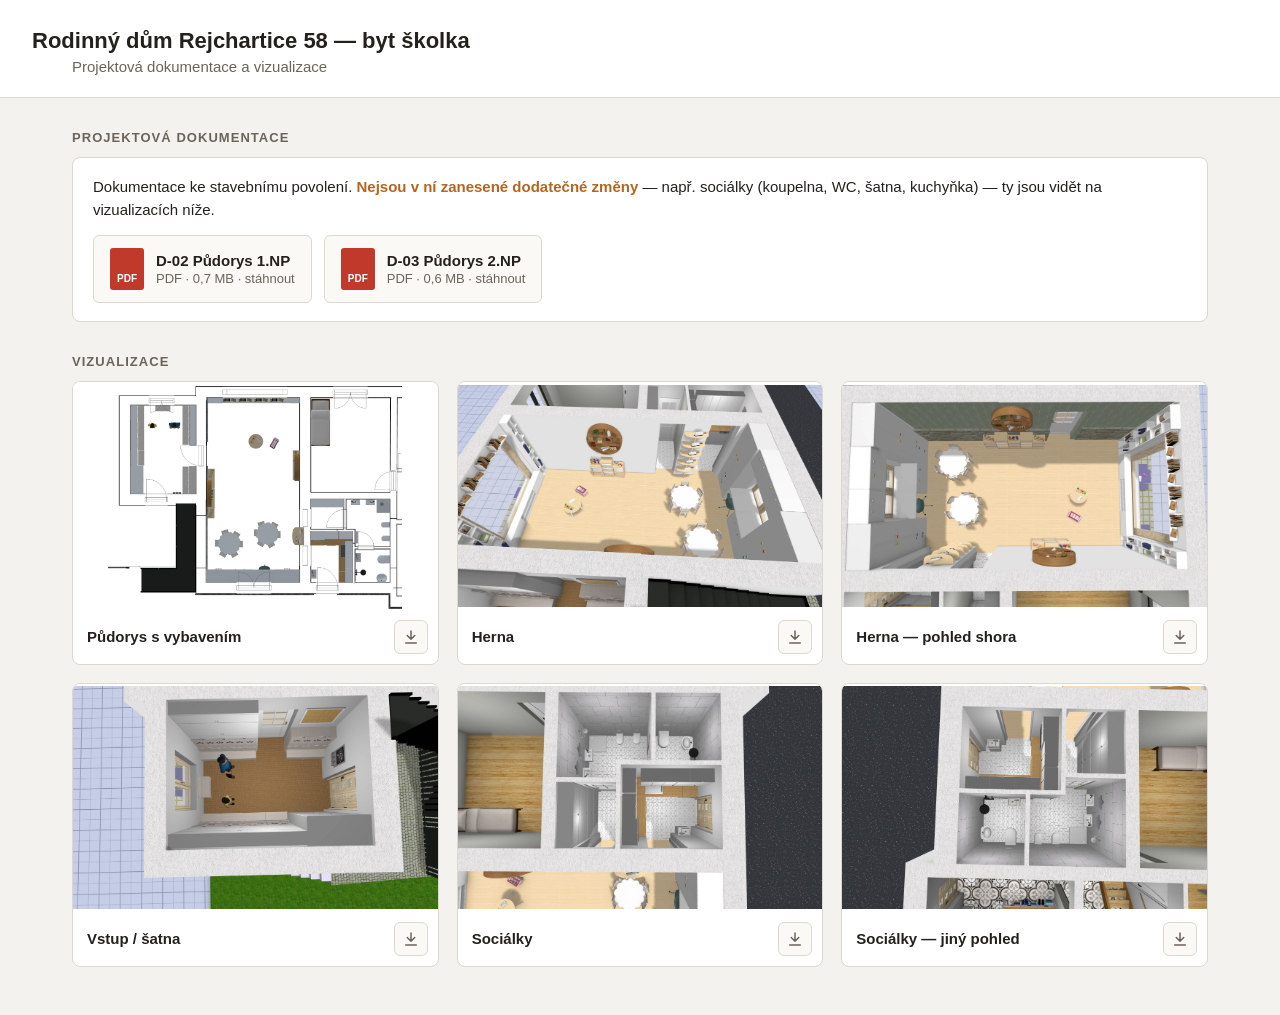
==== byt-skolka/index.html @ 2655cd72 "Nová stránka Byt školka: PDF dokumentace a vizualizace Co-Authored-By: Claude Opus 5.5 <noreply@anth" ====
<!DOCTYPE html>
<html lang="cs">
<head>
<meta charset="UTF-8" />
<meta name="robots" content="noindex, nofollow" />
<meta name="viewport" content="width=device-width, initial-scale=1.0" />
<title>Byt školka — Rejchartice 58</title>
<style>
  :root {
    --bg: #f4f2ee;
    --panel: #ffffff;
    --ink: #24211d;
    --muted: #6b6459;
    --line: #ddd8cf;
    --accent: #b5651d;
  }
  * { box-sizing: border-box; }
  body {
    margin: 0;
    font-family: -apple-system, "Segoe UI", Roboto, Helvetica, Arial, sans-serif;
    background: var(--bg);
    color: var(--ink);
  }
  header.page-head {
    padding: 28px 32px 22px;
    border-bottom: 1px solid var(--line);
    background: var(--panel);
  }
  header.page-head > *, main { max-width: 1136px; margin-left: auto; margin-right: auto; }
  header.page-head h1 { margin: 0 0 4px; font-size: 22px; }
  header.page-head .sub { color: var(--muted); font-size: 15px; }
  main { padding: 0 32px 48px; max-width: 1200px; }
  h2 {
    font-size: 13px; letter-spacing: 0.08em; text-transform: uppercase;
    color: var(--muted); margin: 32px 0 12px;
  }
  .card {
    background: var(--panel);
    border: 1px solid var(--line);
    border-radius: 8px;
    padding: 18px 20px;
  }
  .docs-note { margin: 0 0 14px; font-size: 15px; line-height: 1.5; }
  .docs-note b { color: var(--accent); }
  .docs { display: flex; flex-wrap: wrap; gap: 12px; }
  .doc {
    display: inline-flex; align-items: center; gap: 12px;
    padding: 12px 16px;
    border: 1px solid var(--line); border-radius: 6px;
    color: var(--ink); text-decoration: none; background: #faf9f6;
  }
  .doc:hover { border-color: var(--accent); }
  .doc-icon {
    flex: none; width: 34px; height: 42px; border-radius: 3px;
    background: #c0392b; color: #fff; font-size: 10px; font-weight: 700;
    display: flex; align-items: flex-end; justify-content: center; padding-bottom: 6px;
  }
  .doc-name { font-weight: 700; font-size: 15px; }
  .doc-meta { color: var(--muted); font-size: 13px; margin-top: 2px; }
  .gallery {
    display: grid;
    grid-template-columns: repeat(auto-fill, minmax(320px, 1fr));
    gap: 18px;
  }
  .gallery figure {
    margin: 0; background: var(--panel);
    border: 1px solid var(--line); border-radius: 8px; overflow: hidden;
  }
  .gallery img {
    display: block; width: 100%; aspect-ratio: 16 / 10; object-fit: contain;
    cursor: zoom-in; background: #fff;
  }
  .gallery figcaption {
    padding: 10px 10px 10px 14px; font-size: 15px; font-weight: 700;
    display: flex; align-items: center; justify-content: space-between; gap: 10px;
  }
  .dl {
    flex: none; display: inline-flex; align-items: center; justify-content: center;
    width: 34px; height: 34px; border-radius: 6px;
    color: var(--muted); border: 1px solid var(--line); background: #faf9f6;
  }
  .dl:hover { color: var(--accent); border-color: var(--accent); }
  .dl svg { width: 18px; height: 18px; }
  .lightbox {
    position: fixed; inset: 0; z-index: 1000;
    background: rgba(15, 14, 12, 0.92);
    display: flex; flex-direction: column; align-items: center; justify-content: center;
    padding: 48px 16px 24px;
  }
  .lightbox img { max-width: 100%; max-height: calc(100vh - 110px); object-fit: contain; border-radius: 4px; }
  .lightbox-caption { margin-top: 12px; color: #f3efe8; font-size: 15px; font-weight: 600; }
  .lightbox-close {
    position: absolute; top: 10px; right: 14px; width: 44px; height: 44px;
    border: none; border-radius: 50%; background: rgba(255, 255, 255, 0.14);
    color: #fff; font-size: 30px; line-height: 1; cursor: pointer;
  }
  .lightbox-close:hover { background: rgba(255, 255, 255, 0.28); }
  @media (max-width: 600px) {
    header.page-head { padding: 20px 16px 16px; }
    main { padding: 0 16px 32px; }
    .gallery { grid-template-columns: 1fr; }
  }
</style>
</head>
<body>

<header class="page-head">
  <h1>Rodinný dům Rejchartice 58 — byt školka</h1>
  <div class="sub">Projektová dokumentace a vizualizace</div>
</header>

<main>
  <h2>Projektová dokumentace</h2>
  <div class="card">
    <p class="docs-note">
      Dokumentace ke stavebnímu povolení. <b>Nejsou v ní zanesené dodatečné změny</b> —
      např. sociálky (koupelna, WC, šatna, kuchyňka) — ty jsou vidět na vizualizacích níže.
    </p>
    <div class="docs">
      <a class="doc" href="pdf/D-02-1NP.pdf" download>
        <span class="doc-icon">PDF</span>
        <span><div class="doc-name">D-02 Půdorys 1.NP</div><div class="doc-meta">PDF · 0,7 MB · stáhnout</div></span>
      </a>
      <a class="doc" href="pdf/D-03-2NP.pdf" download>
        <span class="doc-icon">PDF</span>
        <span><div class="doc-name">D-03 Půdorys 2.NP</div><div class="doc-meta">PDF · 0,6 MB · stáhnout</div></span>
      </a>
    </div>
  </div>

  <h2>Vizualizace</h2>
  <div class="gallery" id="gallery">
    <figure><img src="img/pudorys.jpg" alt="Půdorys s vybavením"><figcaption><span>Půdorys s vybavením</span><a class="dl" href="img/pudorys.jpg" download title="Stáhnout fotku" aria-label="Stáhnout fotku Půdorys s vybavením"><svg viewBox="0 0 24 24" fill="none" stroke="currentColor" stroke-width="2" stroke-linecap="round" stroke-linejoin="round" aria-hidden="true"><path d="M12 4v11M7 10l5 5 5-5M5 20h14"/></svg></a></figcaption></figure>
    <figure><img src="img/herna.jpg" alt="Herna"><figcaption><span>Herna</span><a class="dl" href="img/herna.jpg" download title="Stáhnout fotku" aria-label="Stáhnout fotku Herna"><svg viewBox="0 0 24 24" fill="none" stroke="currentColor" stroke-width="2" stroke-linecap="round" stroke-linejoin="round" aria-hidden="true"><path d="M12 4v11M7 10l5 5 5-5M5 20h14"/></svg></a></figcaption></figure>
    <figure><img src="img/herna-shora.jpg" alt="Herna — pohled shora"><figcaption><span>Herna — pohled shora</span><a class="dl" href="img/herna-shora.jpg" download title="Stáhnout fotku" aria-label="Stáhnout fotku Herna — pohled shora"><svg viewBox="0 0 24 24" fill="none" stroke="currentColor" stroke-width="2" stroke-linecap="round" stroke-linejoin="round" aria-hidden="true"><path d="M12 4v11M7 10l5 5 5-5M5 20h14"/></svg></a></figcaption></figure>
    <figure><img src="img/satna-vstup.jpg" alt="Vstup / šatna"><figcaption><span>Vstup / šatna</span><a class="dl" href="img/satna-vstup.jpg" download title="Stáhnout fotku" aria-label="Stáhnout fotku Vstup / šatna"><svg viewBox="0 0 24 24" fill="none" stroke="currentColor" stroke-width="2" stroke-linecap="round" stroke-linejoin="round" aria-hidden="true"><path d="M12 4v11M7 10l5 5 5-5M5 20h14"/></svg></a></figcaption></figure>
    <figure><img src="img/socialky.jpg" alt="Sociálky"><figcaption><span>Sociálky</span><a class="dl" href="img/socialky.jpg" download title="Stáhnout fotku" aria-label="Stáhnout fotku Sociálky"><svg viewBox="0 0 24 24" fill="none" stroke="currentColor" stroke-width="2" stroke-linecap="round" stroke-linejoin="round" aria-hidden="true"><path d="M12 4v11M7 10l5 5 5-5M5 20h14"/></svg></a></figcaption></figure>
    <figure><img src="img/socialky-2.jpg" alt="Sociálky — jiný pohled"><figcaption><span>Sociálky — jiný pohled</span><a class="dl" href="img/socialky-2.jpg" download title="Stáhnout fotku" aria-label="Stáhnout fotku Sociálky — jiný pohled"><svg viewBox="0 0 24 24" fill="none" stroke="currentColor" stroke-width="2" stroke-linecap="round" stroke-linejoin="round" aria-hidden="true"><path d="M12 4v11M7 10l5 5 5-5M5 20h14"/></svg></a></figcaption></figure>
  </div>
</main>

<script>
  function openLightbox(src, caption) {
    const box = document.createElement("div");
    box.className = "lightbox";
    const img = document.createElement("img");
    img.src = src;
    img.alt = caption || "";
    const close = document.createElement("button");
    close.className = "lightbox-close";
    close.type = "button";
    close.setAttribute("aria-label", "Zavřít");
    close.textContent = "×";
    box.append(img, close);
    if (caption) {
      const cap = document.createElement("div");
      cap.className = "lightbox-caption";
      cap.textContent = caption;
      box.appendChild(cap);
    }
    const onKey = (e) => { if (e.key === "Escape") hide(); };
    function hide() { box.remove(); document.removeEventListener("keydown", onKey); }
    box.addEventListener("click", (e) => { if (e.target !== img) hide(); });
    document.addEventListener("keydown", onKey);
    document.body.appendChild(box);
  }
  document.querySelectorAll("#gallery figure").forEach((fig) => {
    const img = fig.querySelector("img");
    img.addEventListener("click", () => openLightbox(img.src, fig.querySelector("figcaption span").textContent));
  });
</script>
</body>
</html>
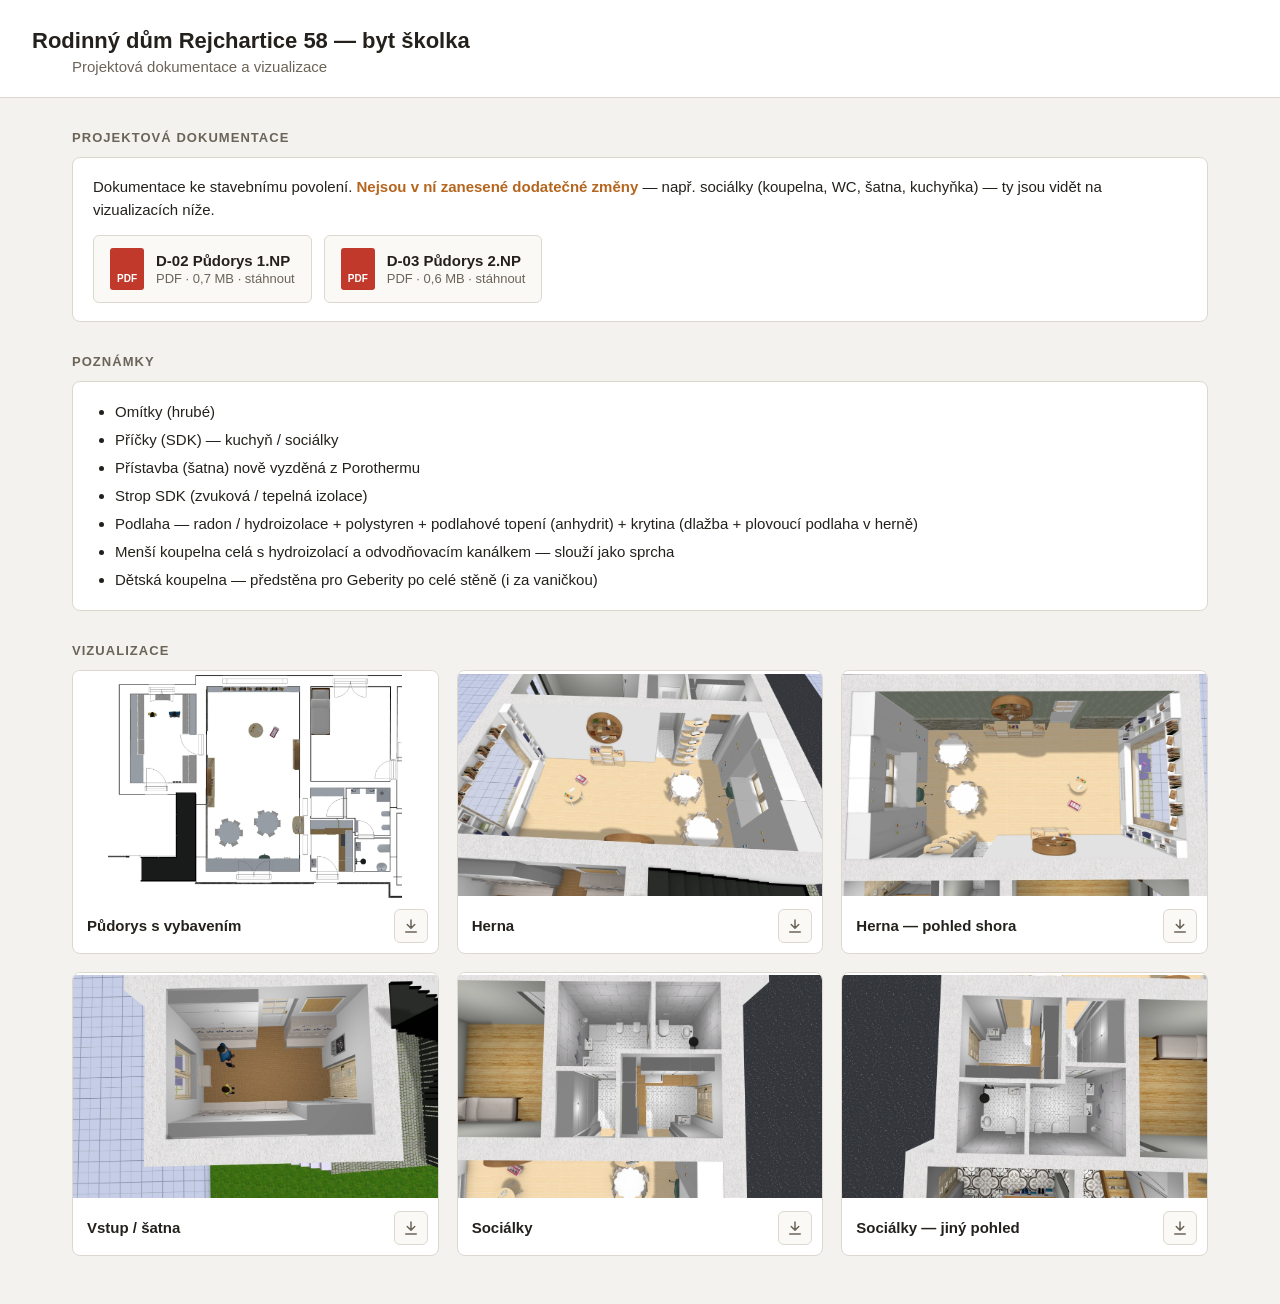
==== commit 1be6955c: "Byt školka: blok Poznámky Co-Authored-By: Claude Opus 5.5 <noreply@anthropic.com>" ====
--- a/byt-skolka/index.html
+++ b/byt-skolka/index.html
@@ -57,6 +57,8 @@
   }
   .doc-name { font-weight: 700; font-size: 15px; }
   .doc-meta { color: var(--muted); font-size: 13px; margin-top: 2px; }
+  .notes { margin: 0; padding-left: 22px; font-size: 15px; line-height: 1.6; }
+  .notes li + li { margin-top: 4px; }
   .gallery {
     display: grid;
     grid-template-columns: repeat(auto-fill, minmax(320px, 1fr));
@@ -128,6 +130,20 @@
     </div>
   </div>
 
+  <h2>Poznámky</h2>
+  <div class="card">
+    <!-- Poznámky: každá odrážka = jeden <li> -->
+    <ul class="notes">
+      <li>Omítky (hrubé)</li>
+      <li>Příčky (SDK) — kuchyň / sociálky</li>
+      <li>Přístavba (šatna) nově vyzděná z Porothermu</li>
+      <li>Strop SDK (zvuková / tepelná izolace)</li>
+      <li>Podlaha — radon / hydroizolace + polystyren + podlahové topení (anhydrit) + krytina (dlažba + plovoucí podlaha v herně)</li>
+      <li>Menší koupelna celá s hydroizolací a odvodňovacím kanálkem — slouží jako sprcha</li>
+      <li>Dětská koupelna — předstěna pro Geberity po celé stěně (i za vaničkou)</li>
+    </ul>
+  </div>
+
   <h2>Vizualizace</h2>
   <div class="gallery" id="gallery">
     <figure><img src="img/pudorys.jpg" alt="Půdorys s vybavením"><figcaption><span>Půdorys s vybavením</span><a class="dl" href="img/pudorys.jpg" download title="Stáhnout fotku" aria-label="Stáhnout fotku Půdorys s vybavením"><svg viewBox="0 0 24 24" fill="none" stroke="currentColor" stroke-width="2" stroke-linecap="round" stroke-linejoin="round" aria-hidden="true"><path d="M12 4v11M7 10l5 5 5-5M5 20h14"/></svg></a></figcaption></figure>
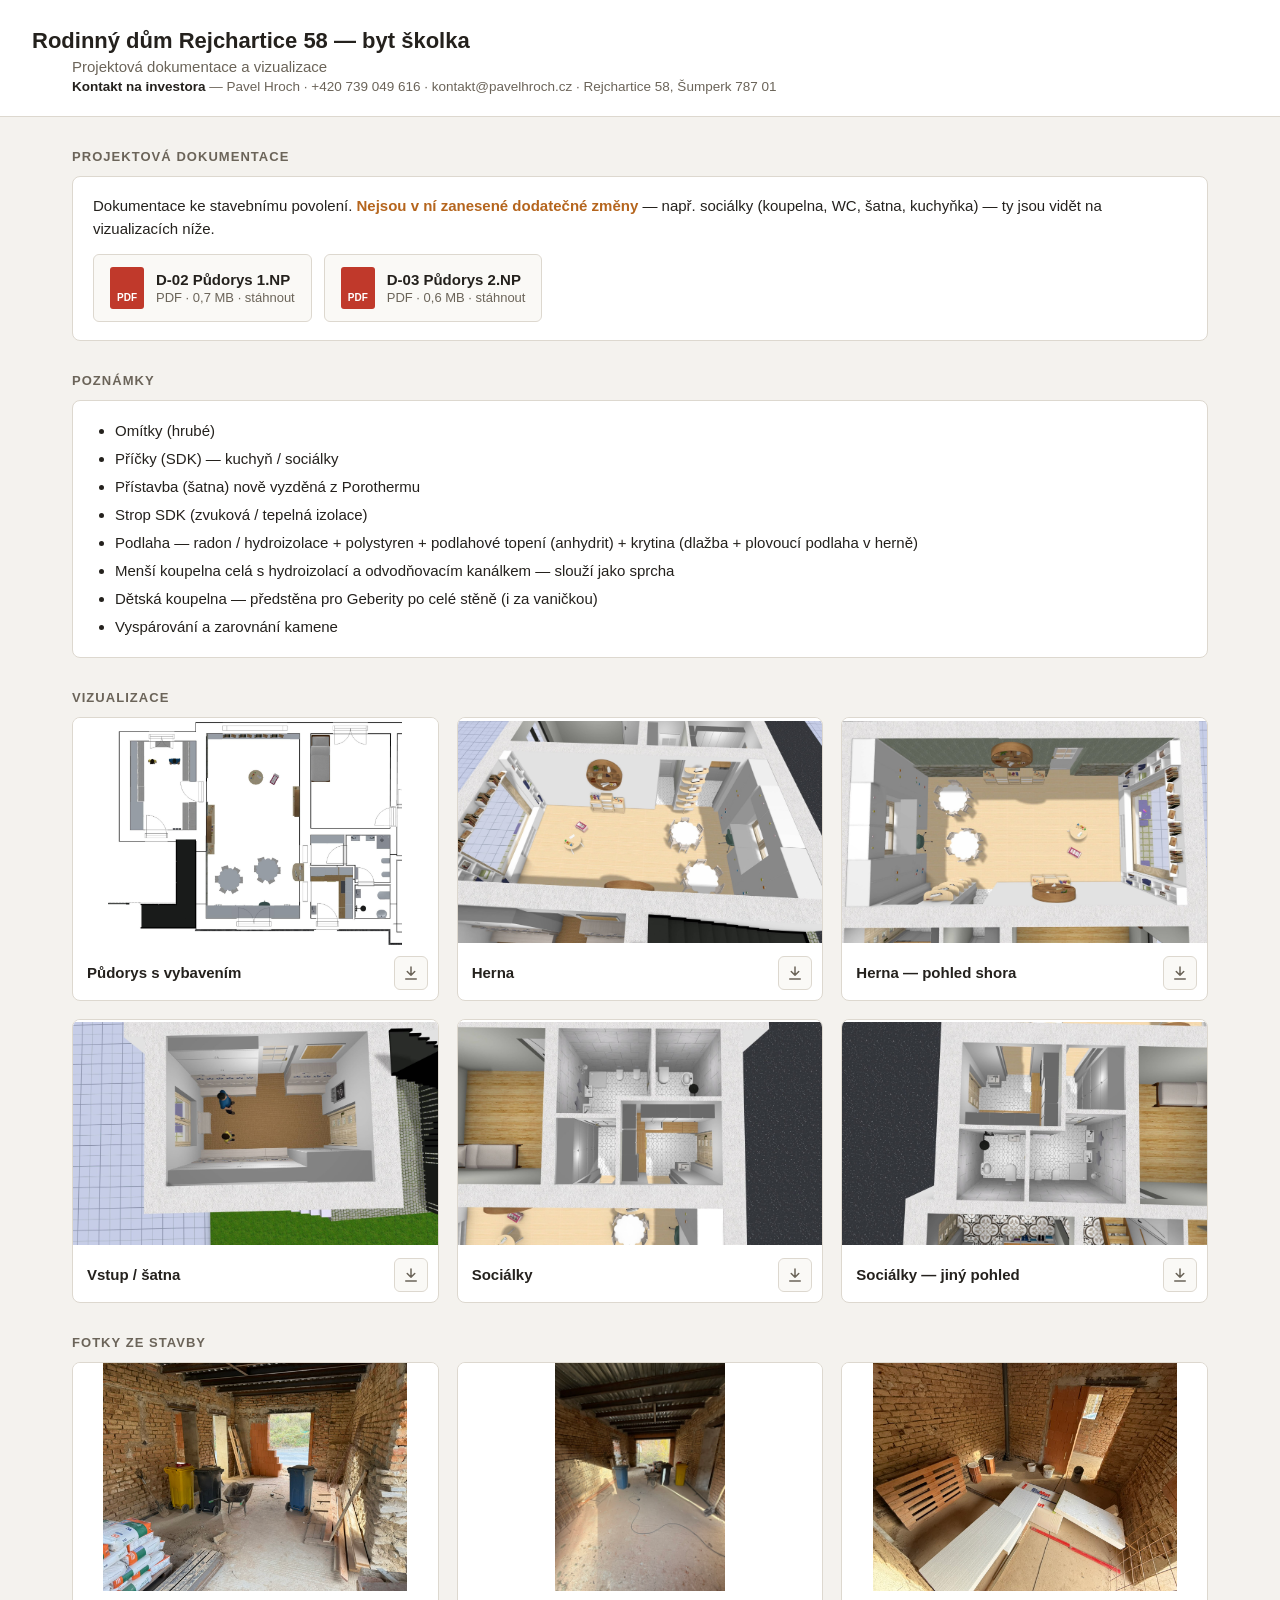
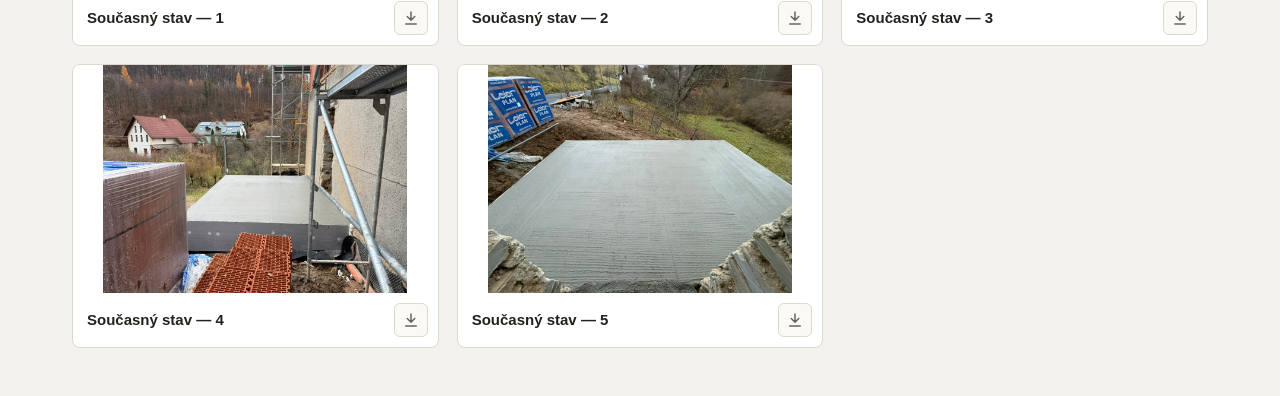
==== commit b5dfcbeb: "Byt školka: fotky ze stavby, listování v lightboxu, kontakt, poznámka o kameni Co-Authored-By: Claud" ====
--- a/byt-skolka/index.html
+++ b/byt-skolka/index.html
@@ -29,6 +29,8 @@
   header.page-head > *, main { max-width: 1136px; margin-left: auto; margin-right: auto; }
   header.page-head h1 { margin: 0 0 4px; font-size: 22px; }
   header.page-head .sub { color: var(--muted); font-size: 15px; }
+  header.page-head .contact { color: var(--muted); font-size: 13.5px; margin-top: 4px; }
+  header.page-head .contact b { color: var(--ink); }
   main { padding: 0 32px 48px; max-width: 1200px; }
   h2 {
     font-size: 13px; letter-spacing: 0.08em; text-transform: uppercase;
@@ -96,7 +98,17 @@
     border: none; border-radius: 50%; background: rgba(255, 255, 255, 0.14);
     color: #fff; font-size: 30px; line-height: 1; cursor: pointer;
   }
-  .lightbox-close:hover { background: rgba(255, 255, 255, 0.28); }
+  .lightbox-close:hover, .lightbox-nav:hover { background: rgba(255, 255, 255, 0.28); }
+  .lightbox-nav {
+    position: absolute; top: 50%; transform: translateY(-50%);
+    width: 52px; height: 52px; border: none; border-radius: 50%;
+    background: rgba(255, 255, 255, 0.14); color: #fff;
+    font-size: 38px; line-height: 1; padding-bottom: 4px; cursor: pointer;
+  }
+  .lightbox-nav.prev { left: 14px; }
+  .lightbox-nav.next { right: 14px; }
+  .lightbox { user-select: none; }
+  @media (max-width: 600px) { .lightbox-nav { width: 42px; height: 42px; font-size: 30px; } }
   @media (max-width: 600px) {
     header.page-head { padding: 20px 16px 16px; }
     main { padding: 0 16px 32px; }
@@ -109,6 +121,7 @@
 <header class="page-head">
   <h1>Rodinný dům Rejchartice 58 — byt školka</h1>
   <div class="sub">Projektová dokumentace a vizualizace</div>
+  <div class="contact"><b>Kontakt na investora</b> — Pavel Hroch · +420 739 049 616 · kontakt@pavelhroch.cz · Rejchartice 58, Šumperk 787 01</div>
 </header>
 
 <main>
@@ -141,6 +154,7 @@
       <li>Podlaha — radon / hydroizolace + polystyren + podlahové topení (anhydrit) + krytina (dlažba + plovoucí podlaha v herně)</li>
       <li>Menší koupelna celá s hydroizolací a odvodňovacím kanálkem — slouží jako sprcha</li>
       <li>Dětská koupelna — předstěna pro Geberity po celé stěně (i za vaničkou)</li>
+      <li>Vyspárování a zarovnání kamene</li>
     </ul>
   </div>
 
@@ -153,36 +167,76 @@
     <figure><img src="img/socialky.jpg" alt="Sociálky"><figcaption><span>Sociálky</span><a class="dl" href="img/socialky.jpg" download title="Stáhnout fotku" aria-label="Stáhnout fotku Sociálky"><svg viewBox="0 0 24 24" fill="none" stroke="currentColor" stroke-width="2" stroke-linecap="round" stroke-linejoin="round" aria-hidden="true"><path d="M12 4v11M7 10l5 5 5-5M5 20h14"/></svg></a></figcaption></figure>
     <figure><img src="img/socialky-2.jpg" alt="Sociálky — jiný pohled"><figcaption><span>Sociálky — jiný pohled</span><a class="dl" href="img/socialky-2.jpg" download title="Stáhnout fotku" aria-label="Stáhnout fotku Sociálky — jiný pohled"><svg viewBox="0 0 24 24" fill="none" stroke="currentColor" stroke-width="2" stroke-linecap="round" stroke-linejoin="round" aria-hidden="true"><path d="M12 4v11M7 10l5 5 5-5M5 20h14"/></svg></a></figcaption></figure>
   </div>
+  <h2>Fotky ze stavby</h2>
+  <div class="gallery">
+    <figure><img src="img/stav-1.jpg" alt="Současný stav — 1"><figcaption><span>Současný stav — 1</span><a class="dl" href="img/stav-1.jpg" download title="Stáhnout fotku" aria-label="Stáhnout fotku Současný stav — 1"><svg viewBox="0 0 24 24" fill="none" stroke="currentColor" stroke-width="2" stroke-linecap="round" stroke-linejoin="round" aria-hidden="true"><path d="M12 4v11M7 10l5 5 5-5M5 20h14"/></svg></a></figcaption></figure>
+    <figure><img src="img/stav-2.jpg" alt="Současný stav — 2"><figcaption><span>Současný stav — 2</span><a class="dl" href="img/stav-2.jpg" download title="Stáhnout fotku" aria-label="Stáhnout fotku Současný stav — 2"><svg viewBox="0 0 24 24" fill="none" stroke="currentColor" stroke-width="2" stroke-linecap="round" stroke-linejoin="round" aria-hidden="true"><path d="M12 4v11M7 10l5 5 5-5M5 20h14"/></svg></a></figcaption></figure>
+    <figure><img src="img/stav-3.jpg" alt="Současný stav — 3"><figcaption><span>Současný stav — 3</span><a class="dl" href="img/stav-3.jpg" download title="Stáhnout fotku" aria-label="Stáhnout fotku Současný stav — 3"><svg viewBox="0 0 24 24" fill="none" stroke="currentColor" stroke-width="2" stroke-linecap="round" stroke-linejoin="round" aria-hidden="true"><path d="M12 4v11M7 10l5 5 5-5M5 20h14"/></svg></a></figcaption></figure>
+    <figure><img src="img/stav-4.jpg" alt="Současný stav — 4"><figcaption><span>Současný stav — 4</span><a class="dl" href="img/stav-4.jpg" download title="Stáhnout fotku" aria-label="Stáhnout fotku Současný stav — 4"><svg viewBox="0 0 24 24" fill="none" stroke="currentColor" stroke-width="2" stroke-linecap="round" stroke-linejoin="round" aria-hidden="true"><path d="M12 4v11M7 10l5 5 5-5M5 20h14"/></svg></a></figcaption></figure>
+    <figure><img src="img/stav-5.jpg" alt="Současný stav — 5"><figcaption><span>Současný stav — 5</span><a class="dl" href="img/stav-5.jpg" download title="Stáhnout fotku" aria-label="Stáhnout fotku Současný stav — 5"><svg viewBox="0 0 24 24" fill="none" stroke="currentColor" stroke-width="2" stroke-linecap="round" stroke-linejoin="round" aria-hidden="true"><path d="M12 4v11M7 10l5 5 5-5M5 20h14"/></svg></a></figcaption></figure>
+  </div>
 </main>
 
 <script>
-  function openLightbox(src, caption) {
+  // Lightbox: šipky ←/→ (tlačítka, klávesy i swipe) listují fotkami v rámci stejné galerie.
+  function openLightbox(items, index) {
     const box = document.createElement("div");
     box.className = "lightbox";
     const img = document.createElement("img");
-    img.src = src;
-    img.alt = caption || "";
+    const cap = document.createElement("div");
+    cap.className = "lightbox-caption";
     const close = document.createElement("button");
     close.className = "lightbox-close";
     close.type = "button";
     close.setAttribute("aria-label", "Zavřít");
     close.textContent = "×";
-    box.append(img, close);
-    if (caption) {
-      const cap = document.createElement("div");
-      cap.className = "lightbox-caption";
-      cap.textContent = caption;
-      box.appendChild(cap);
+    const mkNav = (cls, label, txt) => {
+      const b = document.createElement("button");
+      b.className = "lightbox-nav " + cls;
+      b.type = "button";
+      b.setAttribute("aria-label", label);
+      b.textContent = txt;
+      return b;
+    };
+    const prev = mkNav("prev", "Předchozí fotka", "‹");
+    const next = mkNav("next", "Další fotka", "›");
+    box.append(img, cap, close);
+    if (items.length > 1) box.append(prev, next);
+
+    function show(i) {
+      index = (i + items.length) % items.length;
+      img.src = items[index].src;
+      img.alt = items[index].caption;
+      cap.textContent = items[index].caption + (items.length > 1 ? `  (${index + 1} / ${items.length})` : "");
     }
-    const onKey = (e) => { if (e.key === "Escape") hide(); };
     function hide() { box.remove(); document.removeEventListener("keydown", onKey); }
-    box.addEventListener("click", (e) => { if (e.target !== img) hide(); });
+    function onKey(e) {
+      if (e.key === "Escape") hide();
+      else if (e.key === "ArrowLeft") show(index - 1);
+      else if (e.key === "ArrowRight") show(index + 1);
+    }
+    prev.addEventListener("click", () => show(index - 1));
+    next.addEventListener("click", () => show(index + 1));
+    box.addEventListener("click", (e) => { if (e.target === box || e.target === close) hide(); });
+    let touchX = null;
+    box.addEventListener("touchstart", (e) => { touchX = e.touches[0].clientX; }, { passive: true });
+    box.addEventListener("touchend", (e) => {
+      if (touchX === null) return;
+      const dx = e.changedTouches[0].clientX - touchX;
+      if (Math.abs(dx) > 40) show(index + (dx < 0 ? 1 : -1));
+      touchX = null;
+    });
     document.addEventListener("keydown", onKey);
+    show(index);
     document.body.appendChild(box);
   }
-  document.querySelectorAll("#gallery figure").forEach((fig) => {
-    const img = fig.querySelector("img");
-    img.addEventListener("click", () => openLightbox(img.src, fig.querySelector("figcaption span").textContent));
+  document.querySelectorAll(".gallery").forEach((gallery) => {
+    const figs = [...gallery.querySelectorAll("figure")];
+    const items = figs.map((fig) => ({
+      src: fig.querySelector("img").src,
+      caption: fig.querySelector("figcaption span").textContent,
+    }));
+    figs.forEach((fig, i) => fig.querySelector("img").addEventListener("click", () => openLightbox(items, i)));
   });
 </script>
 </body>
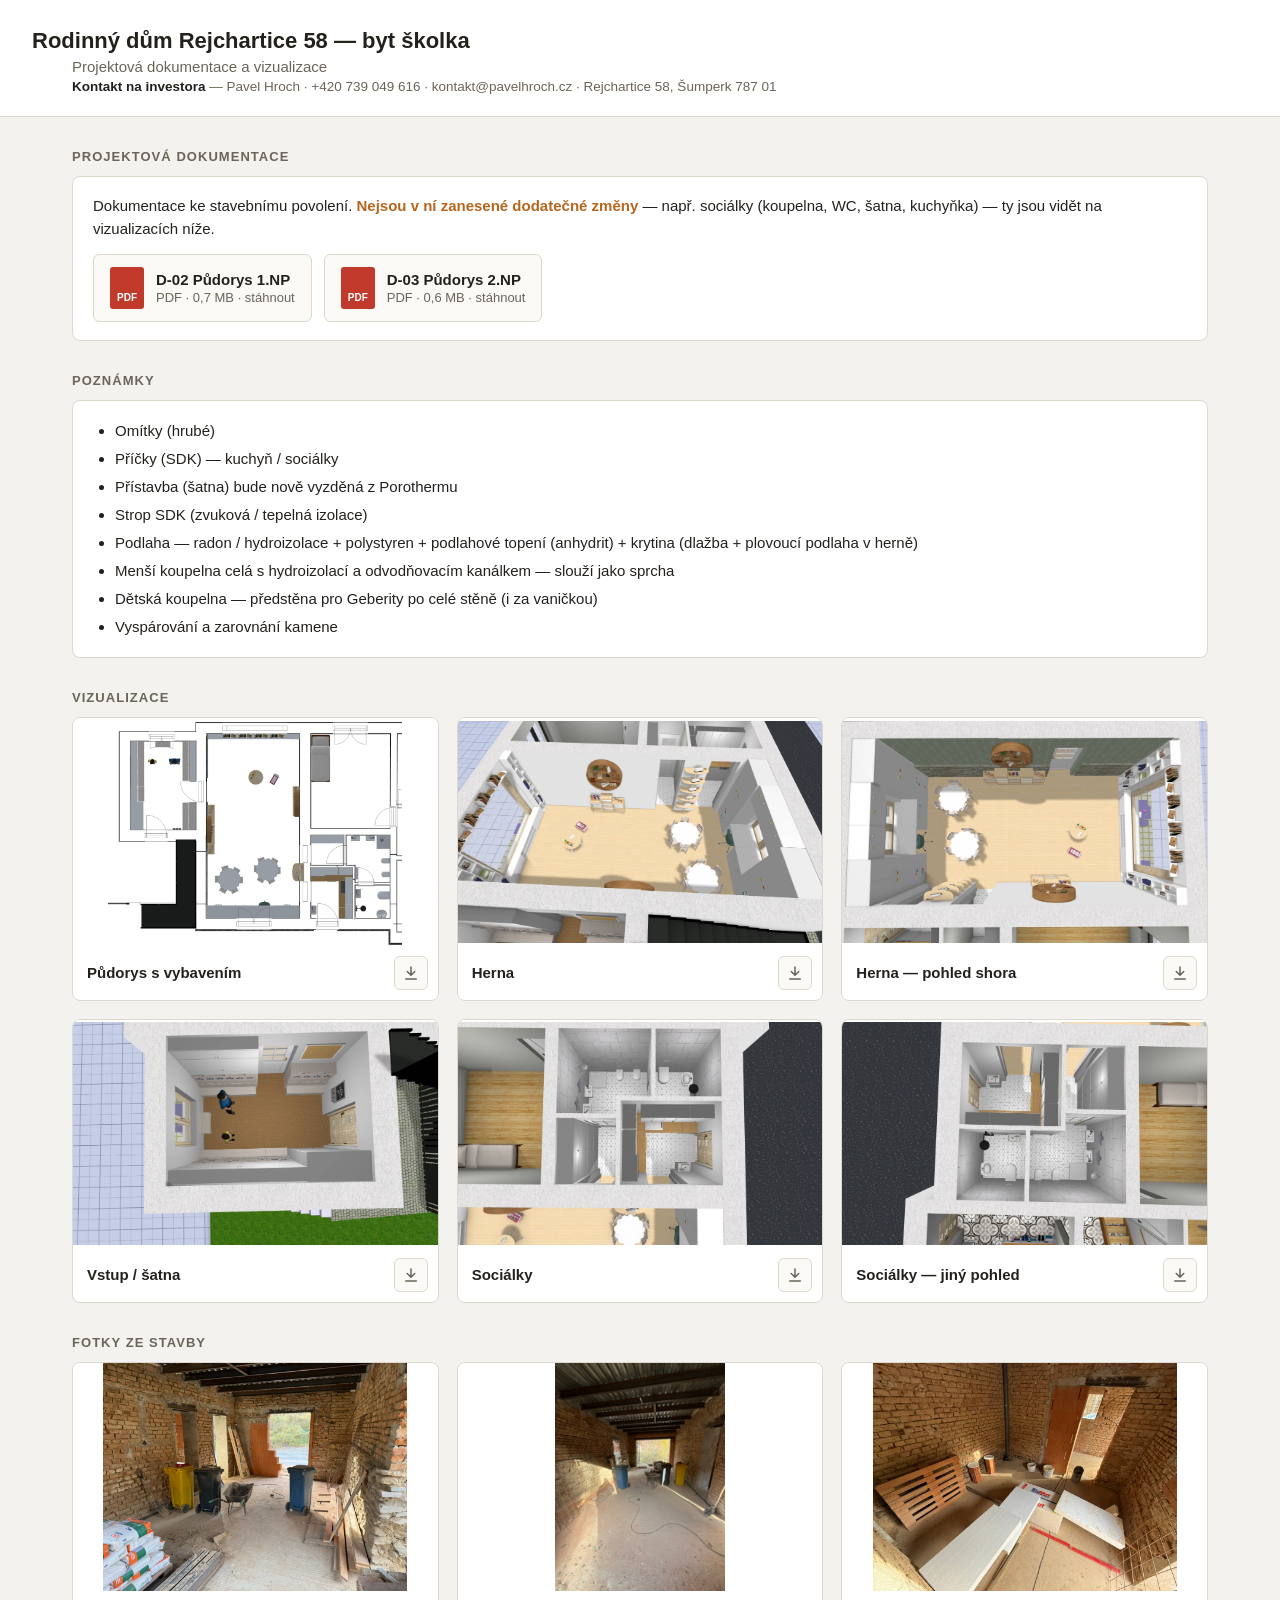
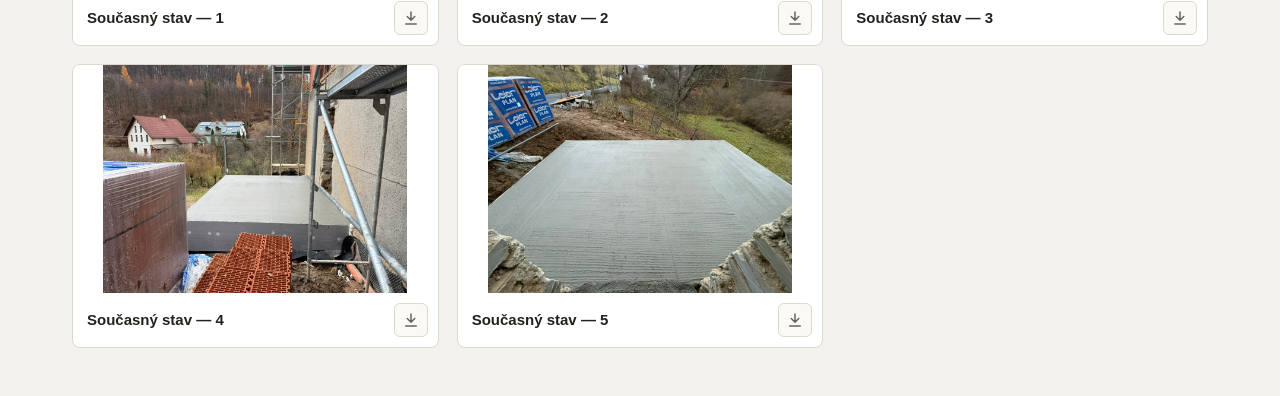
==== commit 8942f4b2: "Byt školka: upřesněna poznámka o přístavbě Co-Authored-By: Claude Opus 5.5 <noreply@anthropic.com>" ====
--- a/byt-skolka/index.html
+++ b/byt-skolka/index.html
@@ -149,7 +149,7 @@
     <ul class="notes">
       <li>Omítky (hrubé)</li>
       <li>Příčky (SDK) — kuchyň / sociálky</li>
-      <li>Přístavba (šatna) nově vyzděná z Porothermu</li>
+      <li>Přístavba (šatna) bude nově vyzděná z Porothermu</li>
       <li>Strop SDK (zvuková / tepelná izolace)</li>
       <li>Podlaha — radon / hydroizolace + polystyren + podlahové topení (anhydrit) + krytina (dlažba + plovoucí podlaha v herně)</li>
       <li>Menší koupelna celá s hydroizolací a odvodňovacím kanálkem — slouží jako sprcha</li>
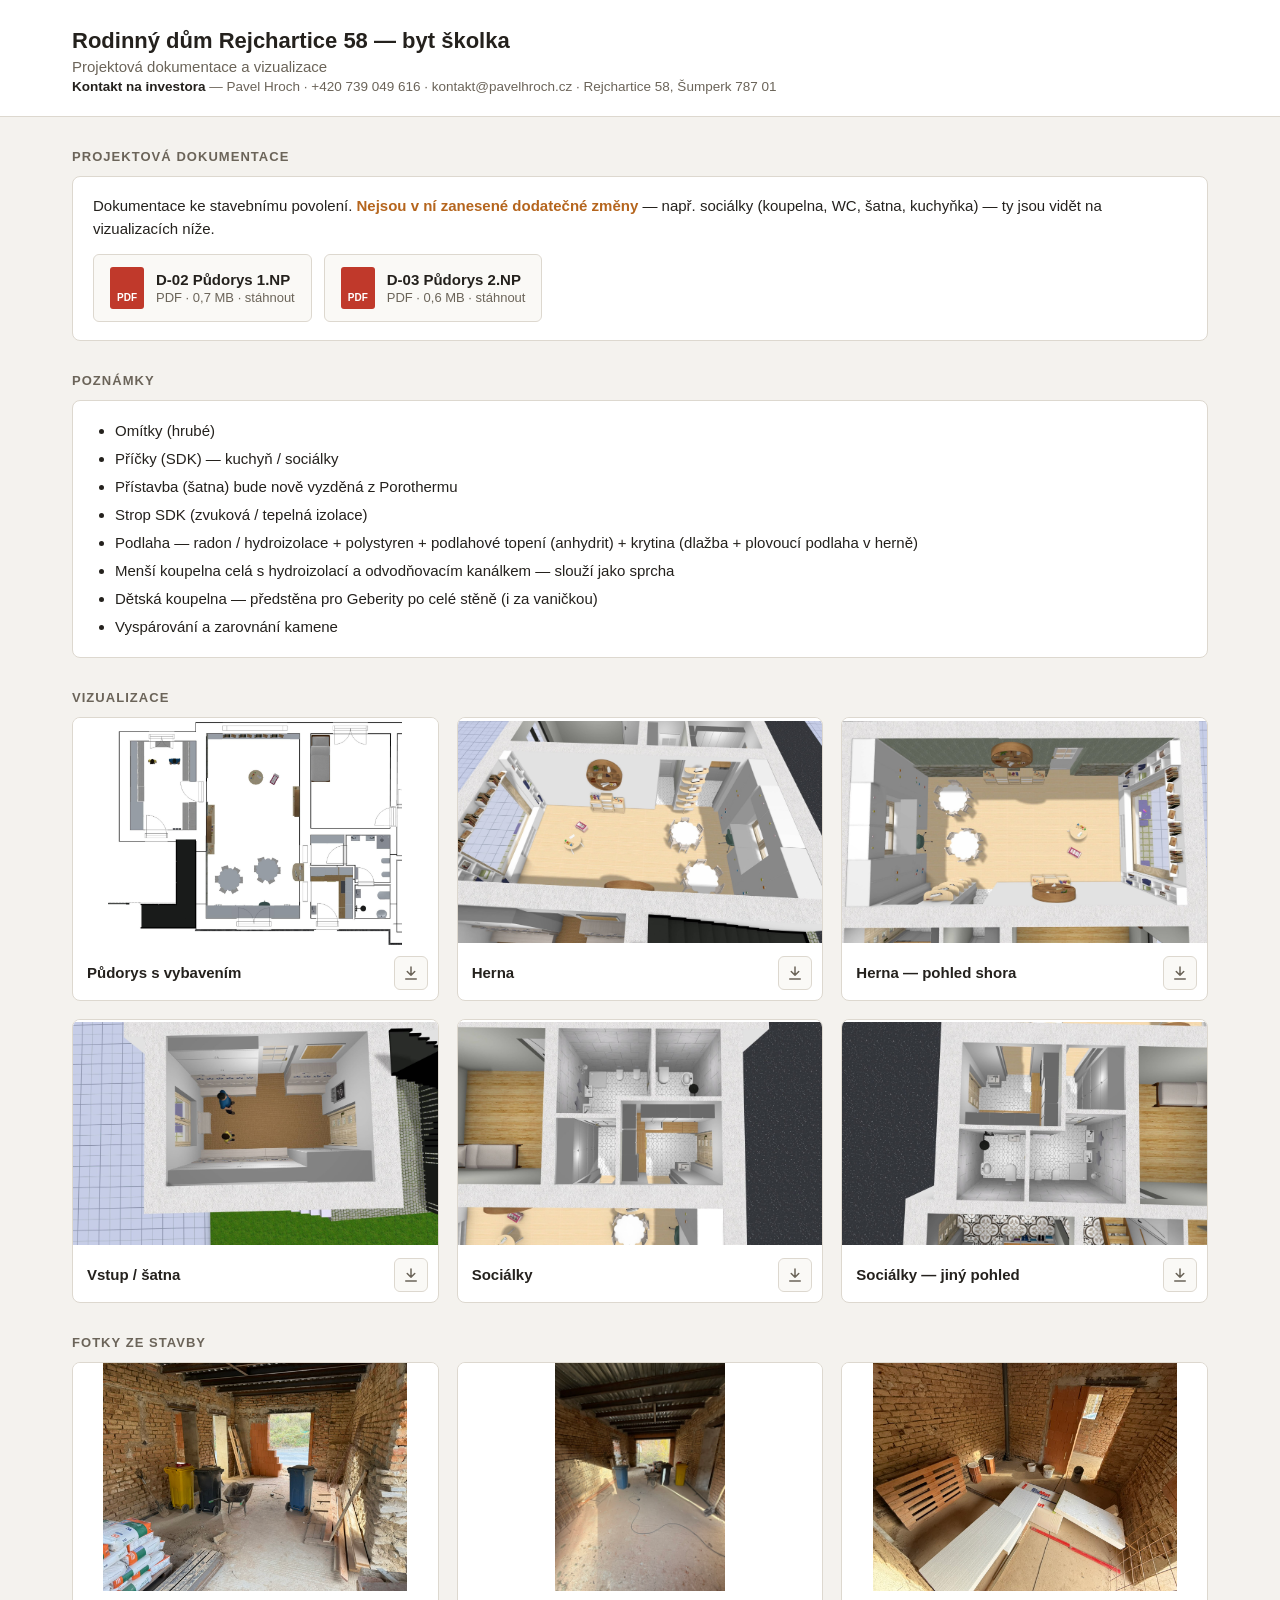
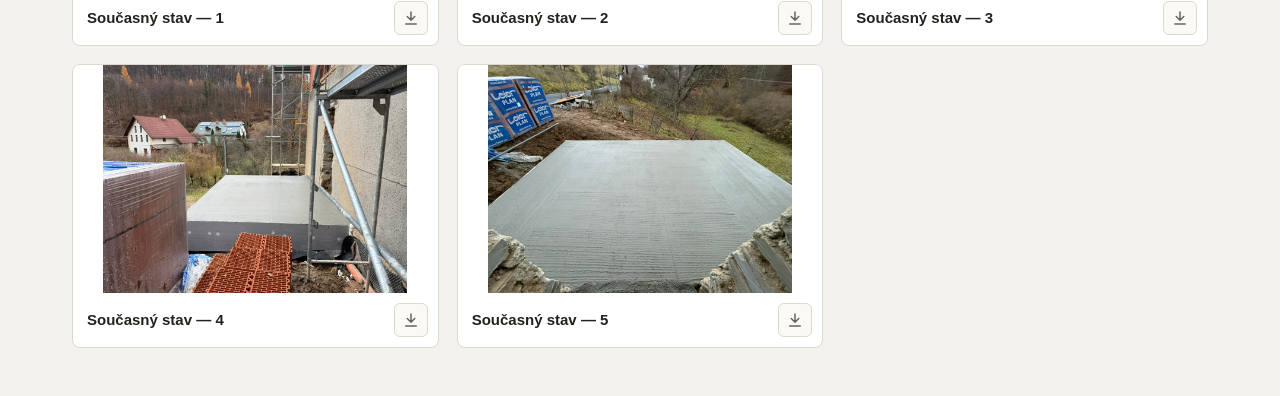
==== commit e1b916dd: "Byt školka: zarovnání nadpisu v hlavičce Co-Authored-By: Claude Opus 5.5 <noreply@anthropic.com>" ====
--- a/byt-skolka/index.html
+++ b/byt-skolka/index.html
@@ -27,7 +27,7 @@
     background: var(--panel);
   }
   header.page-head > *, main { max-width: 1136px; margin-left: auto; margin-right: auto; }
-  header.page-head h1 { margin: 0 0 4px; font-size: 22px; }
+  header.page-head h1 { margin-top: 0; margin-bottom: 4px; font-size: 22px; }
   header.page-head .sub { color: var(--muted); font-size: 15px; }
   header.page-head .contact { color: var(--muted); font-size: 13.5px; margin-top: 4px; }
   header.page-head .contact b { color: var(--ink); }
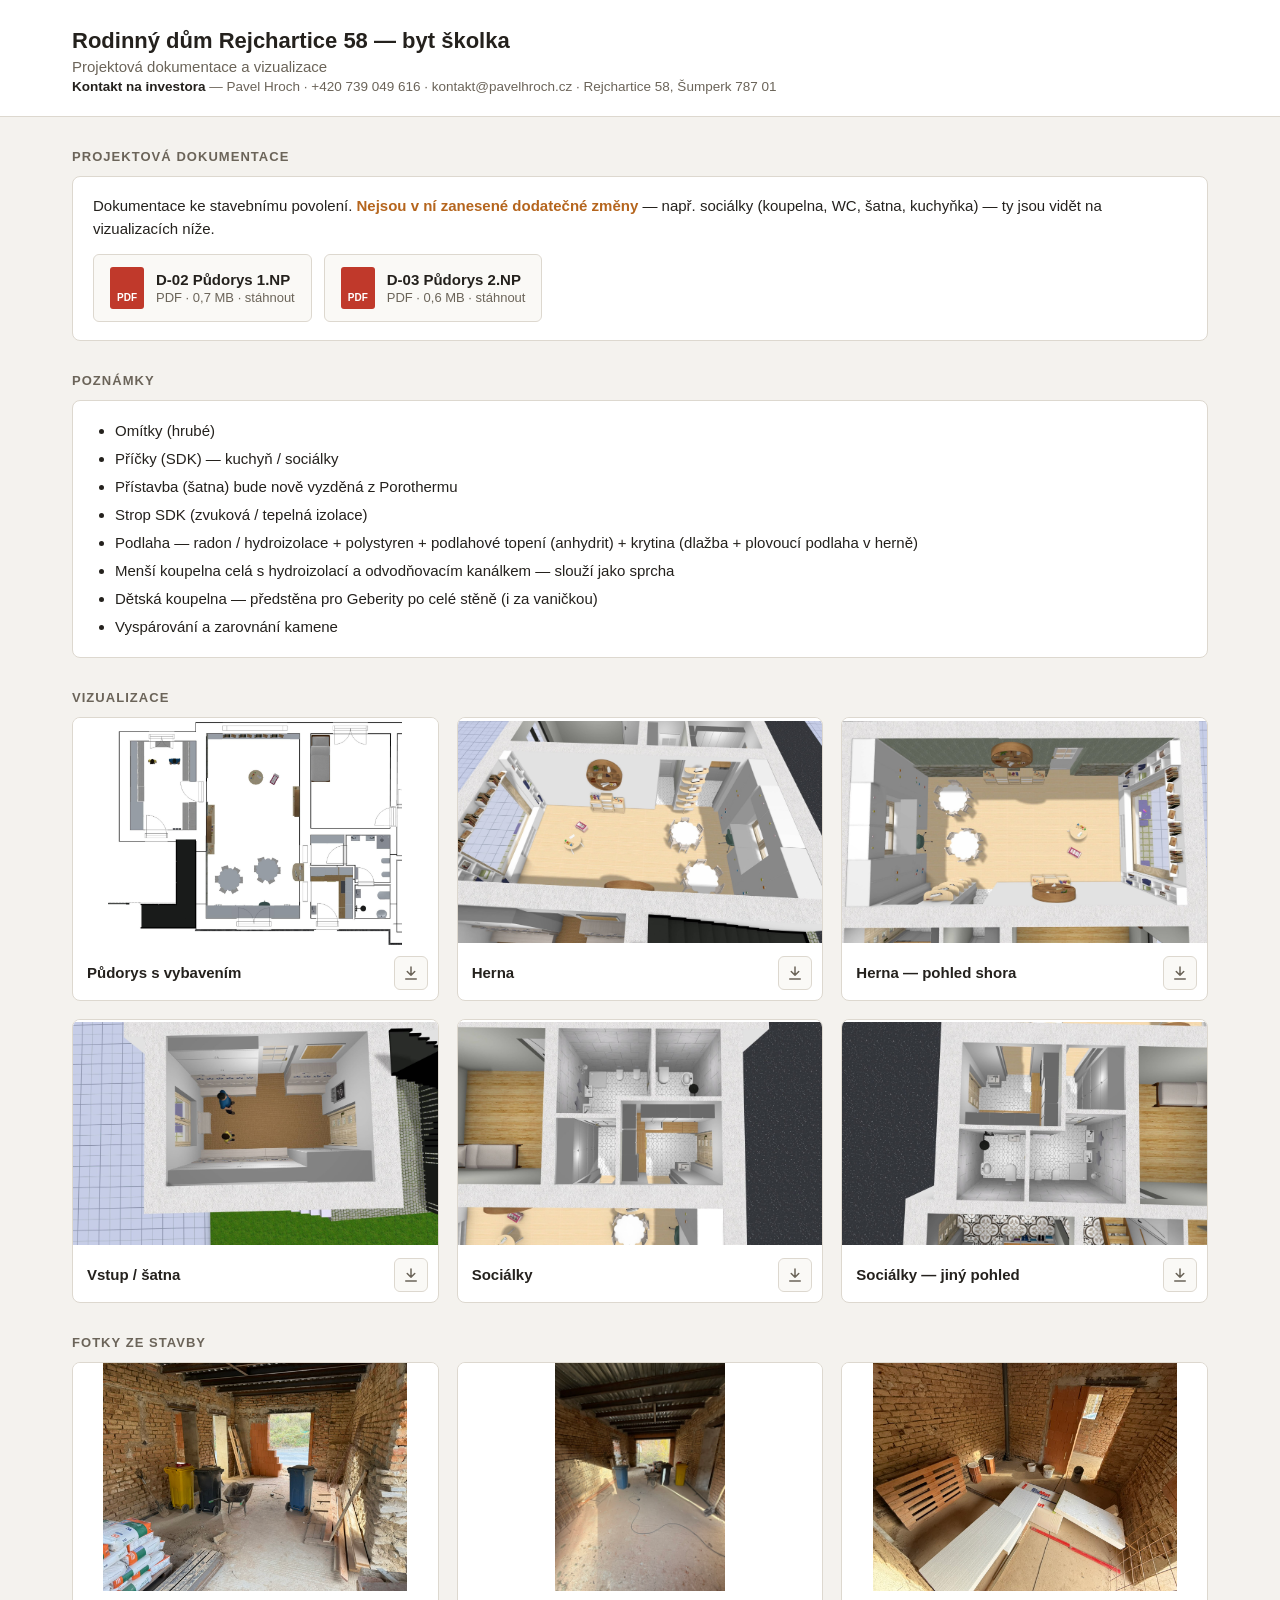
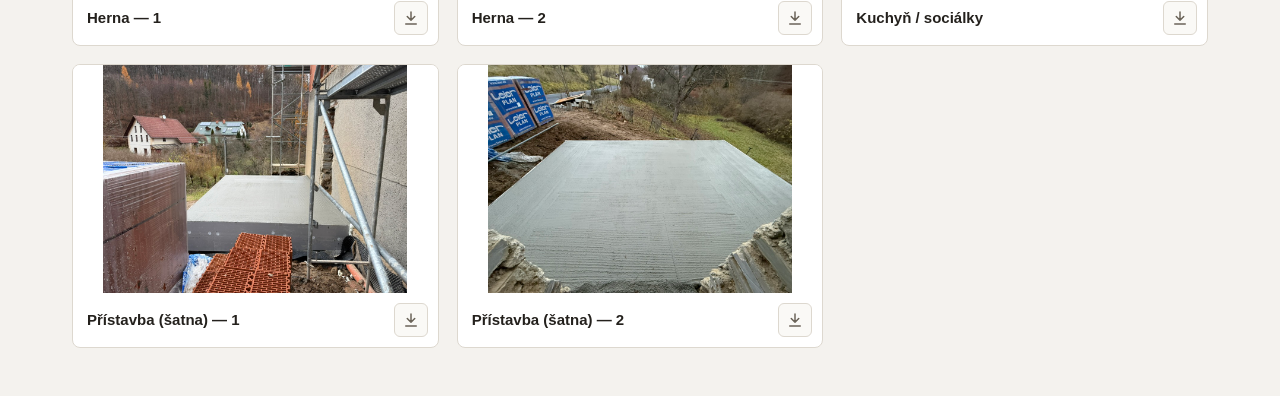
==== commit f74a97f5: "Byt školka: popisky fotek ze stavby Co-Authored-By: Claude Opus 5.5 <noreply@anthropic.com>" ====
--- a/byt-skolka/index.html
+++ b/byt-skolka/index.html
@@ -169,11 +169,11 @@
   </div>
   <h2>Fotky ze stavby</h2>
   <div class="gallery">
-    <figure><img src="img/stav-1.jpg" alt="Současný stav — 1"><figcaption><span>Současný stav — 1</span><a class="dl" href="img/stav-1.jpg" download title="Stáhnout fotku" aria-label="Stáhnout fotku Současný stav — 1"><svg viewBox="0 0 24 24" fill="none" stroke="currentColor" stroke-width="2" stroke-linecap="round" stroke-linejoin="round" aria-hidden="true"><path d="M12 4v11M7 10l5 5 5-5M5 20h14"/></svg></a></figcaption></figure>
-    <figure><img src="img/stav-2.jpg" alt="Současný stav — 2"><figcaption><span>Současný stav — 2</span><a class="dl" href="img/stav-2.jpg" download title="Stáhnout fotku" aria-label="Stáhnout fotku Současný stav — 2"><svg viewBox="0 0 24 24" fill="none" stroke="currentColor" stroke-width="2" stroke-linecap="round" stroke-linejoin="round" aria-hidden="true"><path d="M12 4v11M7 10l5 5 5-5M5 20h14"/></svg></a></figcaption></figure>
-    <figure><img src="img/stav-3.jpg" alt="Současný stav — 3"><figcaption><span>Současný stav — 3</span><a class="dl" href="img/stav-3.jpg" download title="Stáhnout fotku" aria-label="Stáhnout fotku Současný stav — 3"><svg viewBox="0 0 24 24" fill="none" stroke="currentColor" stroke-width="2" stroke-linecap="round" stroke-linejoin="round" aria-hidden="true"><path d="M12 4v11M7 10l5 5 5-5M5 20h14"/></svg></a></figcaption></figure>
-    <figure><img src="img/stav-4.jpg" alt="Současný stav — 4"><figcaption><span>Současný stav — 4</span><a class="dl" href="img/stav-4.jpg" download title="Stáhnout fotku" aria-label="Stáhnout fotku Současný stav — 4"><svg viewBox="0 0 24 24" fill="none" stroke="currentColor" stroke-width="2" stroke-linecap="round" stroke-linejoin="round" aria-hidden="true"><path d="M12 4v11M7 10l5 5 5-5M5 20h14"/></svg></a></figcaption></figure>
-    <figure><img src="img/stav-5.jpg" alt="Současný stav — 5"><figcaption><span>Současný stav — 5</span><a class="dl" href="img/stav-5.jpg" download title="Stáhnout fotku" aria-label="Stáhnout fotku Současný stav — 5"><svg viewBox="0 0 24 24" fill="none" stroke="currentColor" stroke-width="2" stroke-linecap="round" stroke-linejoin="round" aria-hidden="true"><path d="M12 4v11M7 10l5 5 5-5M5 20h14"/></svg></a></figcaption></figure>
+    <figure><img src="img/stav-1.jpg" alt="Herna — 1"><figcaption><span>Herna — 1</span><a class="dl" href="img/stav-1.jpg" download title="Stáhnout fotku" aria-label="Stáhnout fotku Herna — 1"><svg viewBox="0 0 24 24" fill="none" stroke="currentColor" stroke-width="2" stroke-linecap="round" stroke-linejoin="round" aria-hidden="true"><path d="M12 4v11M7 10l5 5 5-5M5 20h14"/></svg></a></figcaption></figure>
+    <figure><img src="img/stav-2.jpg" alt="Herna — 2"><figcaption><span>Herna — 2</span><a class="dl" href="img/stav-2.jpg" download title="Stáhnout fotku" aria-label="Stáhnout fotku Herna — 2"><svg viewBox="0 0 24 24" fill="none" stroke="currentColor" stroke-width="2" stroke-linecap="round" stroke-linejoin="round" aria-hidden="true"><path d="M12 4v11M7 10l5 5 5-5M5 20h14"/></svg></a></figcaption></figure>
+    <figure><img src="img/stav-3.jpg" alt="Kuchyň / sociálky"><figcaption><span>Kuchyň / sociálky</span><a class="dl" href="img/stav-3.jpg" download title="Stáhnout fotku" aria-label="Stáhnout fotku Kuchyň / sociálky"><svg viewBox="0 0 24 24" fill="none" stroke="currentColor" stroke-width="2" stroke-linecap="round" stroke-linejoin="round" aria-hidden="true"><path d="M12 4v11M7 10l5 5 5-5M5 20h14"/></svg></a></figcaption></figure>
+    <figure><img src="img/stav-4.jpg" alt="Přístavba (šatna) — 1"><figcaption><span>Přístavba (šatna) — 1</span><a class="dl" href="img/stav-4.jpg" download title="Stáhnout fotku" aria-label="Stáhnout fotku Přístavba (šatna) — 1"><svg viewBox="0 0 24 24" fill="none" stroke="currentColor" stroke-width="2" stroke-linecap="round" stroke-linejoin="round" aria-hidden="true"><path d="M12 4v11M7 10l5 5 5-5M5 20h14"/></svg></a></figcaption></figure>
+    <figure><img src="img/stav-5.jpg" alt="Přístavba (šatna) — 2"><figcaption><span>Přístavba (šatna) — 2</span><a class="dl" href="img/stav-5.jpg" download title="Stáhnout fotku" aria-label="Stáhnout fotku Přístavba (šatna) — 2"><svg viewBox="0 0 24 24" fill="none" stroke="currentColor" stroke-width="2" stroke-linecap="round" stroke-linejoin="round" aria-hidden="true"><path d="M12 4v11M7 10l5 5 5-5M5 20h14"/></svg></a></figcaption></figure>
   </div>
 </main>
 
